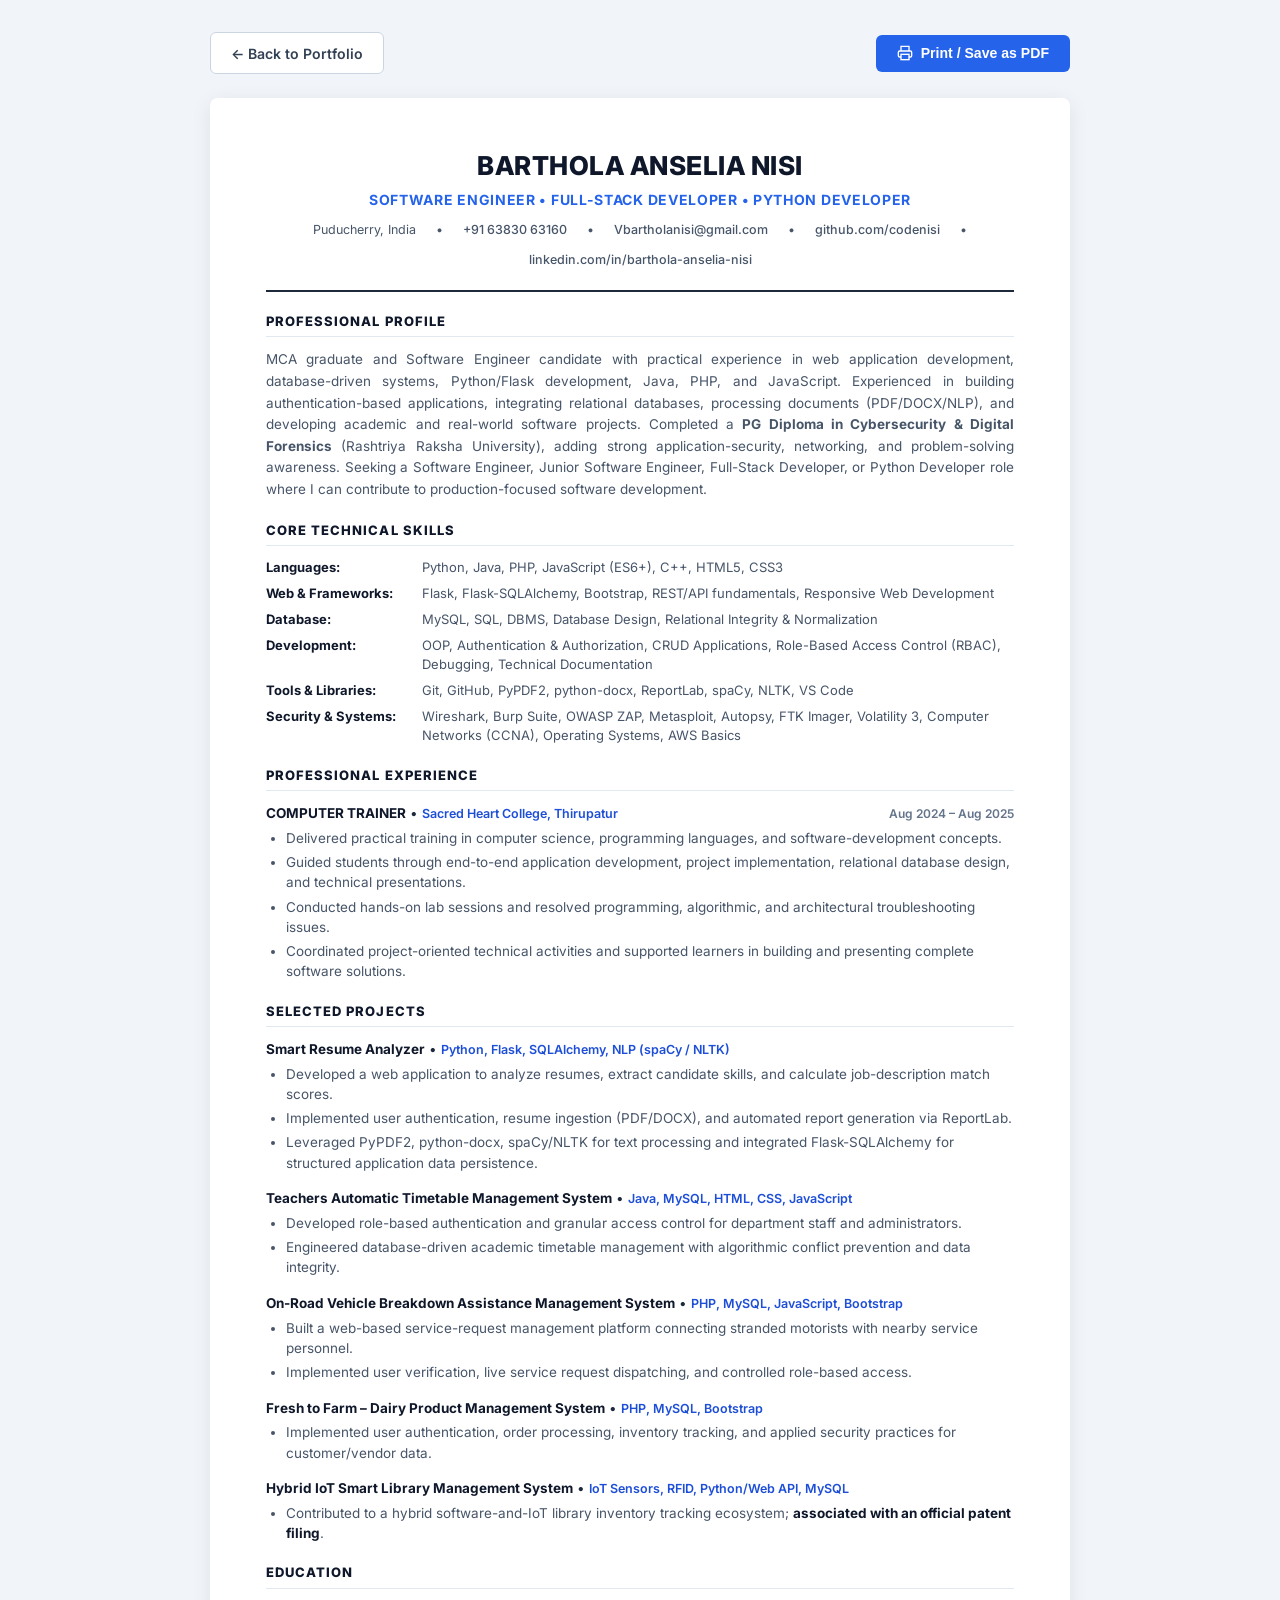
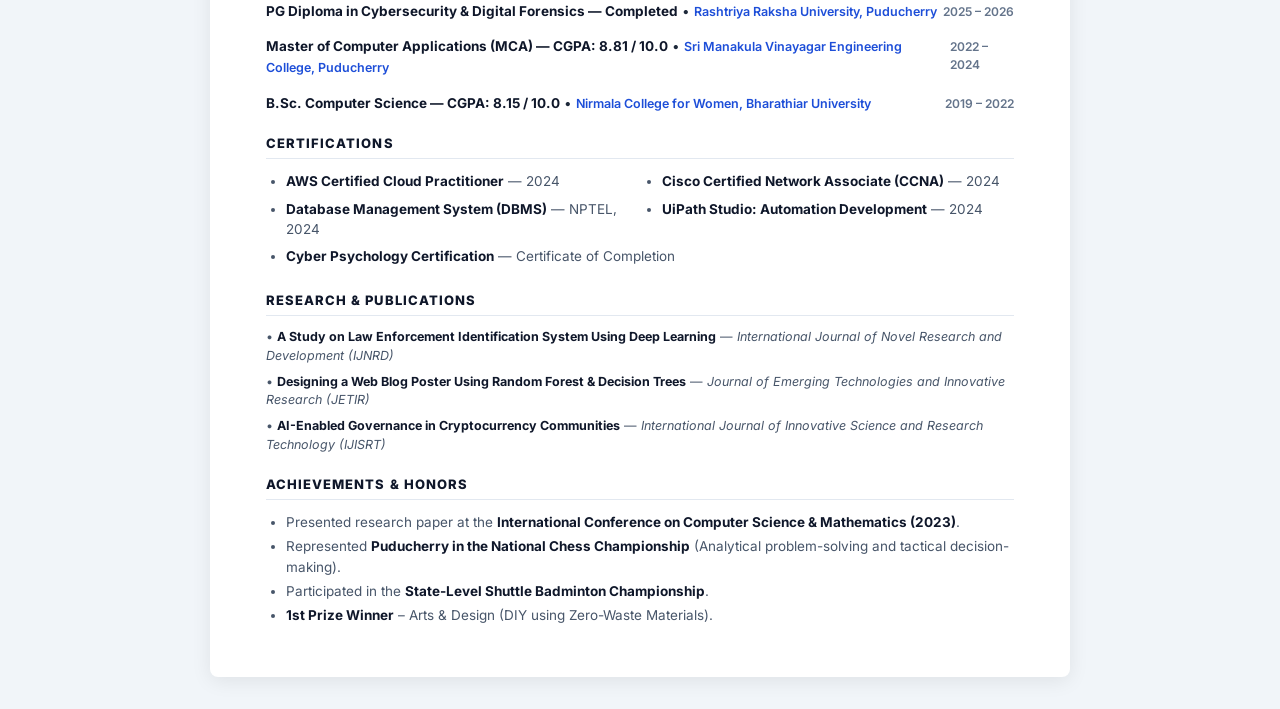
==== resume.html @ 264466ac "Upload resume.html" ====
<!DOCTYPE html>
<html lang="en">
<head>
  <meta charset="UTF-8">
  <meta name="viewport" content="width=device-width, initial-scale=1.0">
  <title>Barthola Anselia Nisi - Resume / Curriculum Vitae</title>
  <link rel="preconnect" href="https://fonts.googleapis.com">
  <link href="https://fonts.googleapis.com/css2?family=Inter:wght@400;500;600;700;800&family=JetBrains+Mono:wght@400;600&display=swap" rel="stylesheet">
  <link rel="icon" type="image/svg+xml" href="assets/favicon.svg">
  <style>
    :root {
      --primary: #1e293b;
      --secondary: #475569;
      --accent: #2563eb;
      --accent-dark: #1d4ed8;
      --border: #cbd5e1;
      --bg: #ffffff;
    }

    * {
      box-sizing: border-box;
      margin: 0;
      padding: 0;
    }

    body {
      font-family: 'Inter', system-ui, -apple-system, sans-serif;
      color: var(--primary);
      background-color: #f1f5f9;
      line-height: 1.5;
      font-size: 13.5px;
      padding-block: 2rem;
    }

    .resume-container {
      max-width: 860px;
      margin: 0 auto;
      background: var(--bg);
      padding: 3rem 3.5rem;
      border-radius: 8px;
      box-shadow: 0 4px 20px rgba(0, 0, 0, 0.08);
    }

    /* Print / Action Bar */
    .action-bar {
      max-width: 860px;
      margin: 0 auto 1.5rem;
      display: flex;
      justify-content: space-between;
      align-items: center;
      gap: 1rem;
    }

    .btn {
      display: inline-flex;
      align-items: center;
      gap: 0.5rem;
      padding: 0.6rem 1.25rem;
      font-size: 0.88rem;
      font-weight: 600;
      border-radius: 6px;
      text-decoration: none;
      cursor: pointer;
      border: 1px solid transparent;
      transition: all 0.2s;
    }

    .btn-print {
      background: #2563eb;
      color: #fff;
    }
    .btn-print:hover { background: #1d4ed8; }

    .btn-back {
      background: #fff;
      color: #334155;
      border-color: #cbd5e1;
    }
    .btn-back:hover { background: #f8fafc; }

    /* Header */
    .resume-header {
      border-bottom: 2px solid var(--primary);
      padding-bottom: 1.25rem;
      margin-bottom: 1.25rem;
      text-align: center;
    }

    .candidate-name {
      font-size: 26px;
      font-weight: 800;
      letter-spacing: 0.02em;
      color: #0f172a;
      text-transform: uppercase;
      margin-bottom: 0.25rem;
    }

    .candidate-title {
      font-size: 14px;
      font-weight: 700;
      color: var(--accent);
      letter-spacing: 0.05em;
      text-transform: uppercase;
      margin-bottom: 0.65rem;
    }

    .contact-info-line {
      display: flex;
      justify-content: center;
      flex-wrap: wrap;
      gap: 0.75rem 1.25rem;
      font-size: 12.5px;
      color: var(--secondary);
    }

    .contact-info-line a {
      color: var(--secondary);
      text-decoration: none;
      font-weight: 500;
    }
    .contact-info-line a:hover {
      color: var(--accent);
      text-decoration: underline;
    }

    /* Section Styling */
    .section-title {
      font-size: 13px;
      font-weight: 800;
      text-transform: uppercase;
      letter-spacing: 0.08em;
      color: #0f172a;
      border-bottom: 1.5px solid #e2e8f0;
      padding-bottom: 0.3rem;
      margin-top: 1.25rem;
      margin-bottom: 0.75rem;
      display: flex;
      align-items: center;
      justify-content: space-between;
    }

    .profile-summary {
      color: var(--secondary);
      line-height: 1.6;
      text-align: justify;
      margin-bottom: 0.5rem;
    }

    /* Skills Grid */
    .skills-block {
      display: grid;
      grid-template-columns: 140px 1fr;
      gap: 0.4rem 1rem;
      font-size: 13px;
      margin-bottom: 0.4rem;
    }

    .skill-cat {
      font-weight: 700;
      color: #0f172a;
    }

    .skill-val {
      color: var(--secondary);
    }

    /* Items / Timeline */
    .item-block {
      margin-bottom: 0.95rem;
    }

    .item-header {
      display: flex;
      justify-content: space-between;
      align-items: baseline;
      margin-bottom: 0.2rem;
    }

    .item-title {
      font-size: 13.5px;
      font-weight: 700;
      color: #0f172a;
    }

    .item-subtitle {
      font-size: 12.5px;
      font-weight: 600;
      color: var(--accent-dark);
    }

    .item-date {
      font-size: 12px;
      font-weight: 600;
      color: #64748b;
    }

    .item-list {
      list-style-type: disc;
      padding-left: 1.25rem;
      color: var(--secondary);
      margin-top: 0.25rem;
    }

    .item-list li {
      margin-bottom: 0.25rem;
      line-height: 1.5;
    }

    .item-list li strong {
      color: #0f172a;
    }

    /* Publications & Awards */
    .pub-item {
      margin-bottom: 0.45rem;
      font-size: 12.5px;
      color: var(--secondary);
    }

    .pub-item strong {
      color: #0f172a;
    }

    /* Print Optimization */
    @media print {
      body {
        background: #fff;
        padding: 0;
        font-size: 11.5px;
      }

      .action-bar {
        display: none !important;
      }

      .resume-container {
        padding: 0 !important;
        box-shadow: none !important;
        max-width: 100% !important;
      }

      .candidate-name { font-size: 22px; }
      .section-title { font-size: 12px; margin-top: 0.9rem; margin-bottom: 0.45rem; }
      .item-block { margin-bottom: 0.65rem; }
      .skills-block { font-size: 11.5px; }
    }
  </style>
</head>
<body>

  <!-- Screen Actions (Hidden on Print) -->
  <div class="action-bar">
    <a href="index.html" class="btn btn-back">
      &larr; Back to Portfolio
    </a>
    <button onclick="window.print()" class="btn btn-print">
      <svg width="16" height="16" viewBox="0 0 24 24" fill="none" stroke="currentColor" stroke-width="2">
        <polyline points="6 9 6 2 18 2 18 9"></polyline>
        <path d="M6 18H4a2 2 0 0 1-2-2v-5a2 2 0 0 1 2-2h16a2 2 0 0 1 2 2v5a2 2 0 0 1-2 2h-2"></path>
        <rect x="6" y="14" width="12" height="8"></rect>
      </svg>
      <span>Print / Save as PDF</span>
    </button>
  </div>

  <main class="resume-container">
    <!-- Header -->
    <header class="resume-header">
      <h1 class="candidate-name">Barthola Anselia Nisi</h1>
      <div class="candidate-title">Software Engineer &bull; Full-Stack Developer &bull; Python Developer</div>
      <div class="contact-info-line">
        <span>Puducherry, India</span>
        <span>&bull;</span>
        <span><a href="tel:+916383063160">+91 63830 63160</a></span>
        <span>&bull;</span>
        <span><a href="mailto:Vbartholanisi@gmail.com">Vbartholanisi@gmail.com</a></span>
        <span>&bull;</span>
        <span><a href="https://github.com/codenisi" target="_blank">github.com/codenisi</a></span>
        <span>&bull;</span>
        <span><a href="https://linkedin.com/in/barthola-anselia-nisi" target="_blank">linkedin.com/in/barthola-anselia-nisi</a></span>
      </div>
    </header>

    <!-- Professional Profile -->
    <section>
      <h2 class="section-title">Professional Profile</h2>
      <p class="profile-summary">
        MCA graduate and Software Engineer candidate with practical experience in web application development, database-driven systems, Python/Flask development, Java, PHP, and JavaScript. Experienced in building authentication-based applications, integrating relational databases, processing documents (PDF/DOCX/NLP), and developing academic and real-world software projects. Completed a <strong>PG Diploma in Cybersecurity & Digital Forensics</strong> (Rashtriya Raksha University), adding strong application-security, networking, and problem-solving awareness. Seeking a Software Engineer, Junior Software Engineer, Full-Stack Developer, or Python Developer role where I can contribute to production-focused software development.
      </p>
    </section>

    <!-- Core Technical Skills -->
    <section>
      <h2 class="section-title">Core Technical Skills</h2>
      <div class="skills-block">
        <div class="skill-cat">Languages:</div>
        <div class="skill-val">Python, Java, PHP, JavaScript (ES6+), C++, HTML5, CSS3</div>
      </div>
      <div class="skills-block">
        <div class="skill-cat">Web & Frameworks:</div>
        <div class="skill-val">Flask, Flask-SQLAlchemy, Bootstrap, REST/API fundamentals, Responsive Web Development</div>
      </div>
      <div class="skills-block">
        <div class="skill-cat">Database:</div>
        <div class="skill-val">MySQL, SQL, DBMS, Database Design, Relational Integrity & Normalization</div>
      </div>
      <div class="skills-block">
        <div class="skill-cat">Development:</div>
        <div class="skill-val">OOP, Authentication & Authorization, CRUD Applications, Role-Based Access Control (RBAC), Debugging, Technical Documentation</div>
      </div>
      <div class="skills-block">
        <div class="skill-cat">Tools & Libraries:</div>
        <div class="skill-val">Git, GitHub, PyPDF2, python-docx, ReportLab, spaCy, NLTK, VS Code</div>
      </div>
      <div class="skills-block">
        <div class="skill-cat">Security & Systems:</div>
        <div class="skill-val">Wireshark, Burp Suite, OWASP ZAP, Metasploit, Autopsy, FTK Imager, Volatility 3, Computer Networks (CCNA), Operating Systems, AWS Basics</div>
      </div>
    </section>

    <!-- Experience -->
    <section>
      <h2 class="section-title">Professional Experience</h2>
      <div class="item-block">
        <div class="item-header">
          <div>
            <span class="item-title">COMPUTER TRAINER</span> &bull; 
            <span class="item-subtitle">Sacred Heart College, Thirupatur</span>
          </div>
          <span class="item-date">Aug 2024 – Aug 2025</span>
        </div>
        <ul class="item-list">
          <li>Delivered practical training in computer science, programming languages, and software-development concepts.</li>
          <li>Guided students through end-to-end application development, project implementation, relational database design, and technical presentations.</li>
          <li>Conducted hands-on lab sessions and resolved programming, algorithmic, and architectural troubleshooting issues.</li>
          <li>Coordinated project-oriented technical activities and supported learners in building and presenting complete software solutions.</li>
        </ul>
      </div>
    </section>

    <!-- Selected Projects -->
    <section>
      <h2 class="section-title">Selected Projects</h2>

      <div class="item-block">
        <div class="item-header">
          <div>
            <span class="item-title">Smart Resume Analyzer</span> &bull; 
            <span class="item-subtitle">Python, Flask, SQLAlchemy, NLP (spaCy / NLTK)</span>
          </div>
        </div>
        <ul class="item-list">
          <li>Developed a web application to analyze resumes, extract candidate skills, and calculate job-description match scores.</li>
          <li>Implemented user authentication, resume ingestion (PDF/DOCX), and automated report generation via ReportLab.</li>
          <li>Leveraged PyPDF2, python-docx, spaCy/NLTK for text processing and integrated Flask-SQLAlchemy for structured application data persistence.</li>
        </ul>
      </div>

      <div class="item-block">
        <div class="item-header">
          <div>
            <span class="item-title">Teachers Automatic Timetable Management System</span> &bull; 
            <span class="item-subtitle">Java, MySQL, HTML, CSS, JavaScript</span>
          </div>
        </div>
        <ul class="item-list">
          <li>Developed role-based authentication and granular access control for department staff and administrators.</li>
          <li>Engineered database-driven academic timetable management with algorithmic conflict prevention and data integrity.</li>
        </ul>
      </div>

      <div class="item-block">
        <div class="item-header">
          <div>
            <span class="item-title">On-Road Vehicle Breakdown Assistance Management System</span> &bull; 
            <span class="item-subtitle">PHP, MySQL, JavaScript, Bootstrap</span>
          </div>
        </div>
        <ul class="item-list">
          <li>Built a web-based service-request management platform connecting stranded motorists with nearby service personnel.</li>
          <li>Implemented user verification, live service request dispatching, and controlled role-based access.</li>
        </ul>
      </div>

      <div class="item-block">
        <div class="item-header">
          <div>
            <span class="item-title">Fresh to Farm – Dairy Product Management System</span> &bull; 
            <span class="item-subtitle">PHP, MySQL, Bootstrap</span>
          </div>
        </div>
        <ul class="item-list">
          <li>Implemented user authentication, order processing, inventory tracking, and applied security practices for customer/vendor data.</li>
        </ul>
      </div>

      <div class="item-block">
        <div class="item-header">
          <div>
            <span class="item-title">Hybrid IoT Smart Library Management System</span> &bull; 
            <span class="item-subtitle">IoT Sensors, RFID, Python/Web API, MySQL</span>
          </div>
        </div>
        <ul class="item-list">
          <li>Contributed to a hybrid software-and-IoT library inventory tracking ecosystem; <strong>associated with an official patent filing</strong>.</li>
        </ul>
      </div>
    </section>

    <!-- Education -->
    <section>
      <h2 class="section-title">Education</h2>
      <div class="item-block">
        <div class="item-header">
          <div>
            <span class="item-title">PG Diploma in Cybersecurity & Digital Forensics — Completed</span> &bull; 
            <span class="item-subtitle">Rashtriya Raksha University, Puducherry</span>
          </div>
          <span class="item-date">2025 – 2026</span>
        </div>
      </div>
      <div class="item-block">
        <div class="item-header">
          <div>
            <span class="item-title">Master of Computer Applications (MCA) — CGPA: 8.81 / 10.0</span> &bull; 
            <span class="item-subtitle">Sri Manakula Vinayagar Engineering College, Puducherry</span>
          </div>
          <span class="item-date">2022 – 2024</span>
        </div>
      </div>
      <div class="item-block">
        <div class="item-header">
          <div>
            <span class="item-title">B.Sc. Computer Science — CGPA: 8.15 / 10.0</span> &bull; 
            <span class="item-subtitle">Nirmala College for Women, Bharathiar University</span>
          </div>
          <span class="item-date">2019 – 2022</span>
        </div>
      </div>
    </section>

    <!-- Certifications -->
    <section>
      <h2 class="section-title">Certifications</h2>
      <ul class="item-list" style="display: grid; grid-template-columns: 1fr 1fr; gap: 0.2rem 1.5rem; padding-left: 1.25rem;">
        <li><strong>AWS Certified Cloud Practitioner</strong> — 2024</li>
        <li><strong>Cisco Certified Network Associate (CCNA)</strong> — 2024</li>
        <li><strong>Database Management System (DBMS)</strong> — NPTEL, 2024</li>
        <li><strong>UiPath Studio: Automation Development</strong> — 2024</li>
        <li style="grid-column: 1 / -1;"><strong>Cyber Psychology Certification</strong> — Certificate of Completion</li>
      </ul>
    </section>

    <!-- Research & Publications -->
    <section>
      <h2 class="section-title">Research & Publications</h2>
      <div class="pub-item">
        &bull; <strong>A Study on Law Enforcement Identification System Using Deep Learning</strong> — <em>International Journal of Novel Research and Development (IJNRD)</em>
      </div>
      <div class="pub-item">
        &bull; <strong>Designing a Web Blog Poster Using Random Forest & Decision Trees</strong> — <em>Journal of Emerging Technologies and Innovative Research (JETIR)</em>
      </div>
      <div class="pub-item">
        &bull; <strong>AI-Enabled Governance in Cryptocurrency Communities</strong> — <em>International Journal of Innovative Science and Research Technology (IJISRT)</em>
      </div>
    </section>

    <!-- Achievements & Honors -->
    <section>
      <h2 class="section-title">Achievements & Honors</h2>
      <ul class="item-list">
        <li>Presented research paper at the <strong>International Conference on Computer Science & Mathematics (2023)</strong>.</li>
        <li>Represented <strong>Puducherry in the National Chess Championship</strong> (Analytical problem-solving and tactical decision-making).</li>
        <li>Participated in the <strong>State-Level Shuttle Badminton Championship</strong>.</li>
        <li><strong>1st Prize Winner</strong> – Arts & Design (DIY using Zero-Waste Materials).</li>
      </ul>
    </section>
  </main>
</body>
</html>
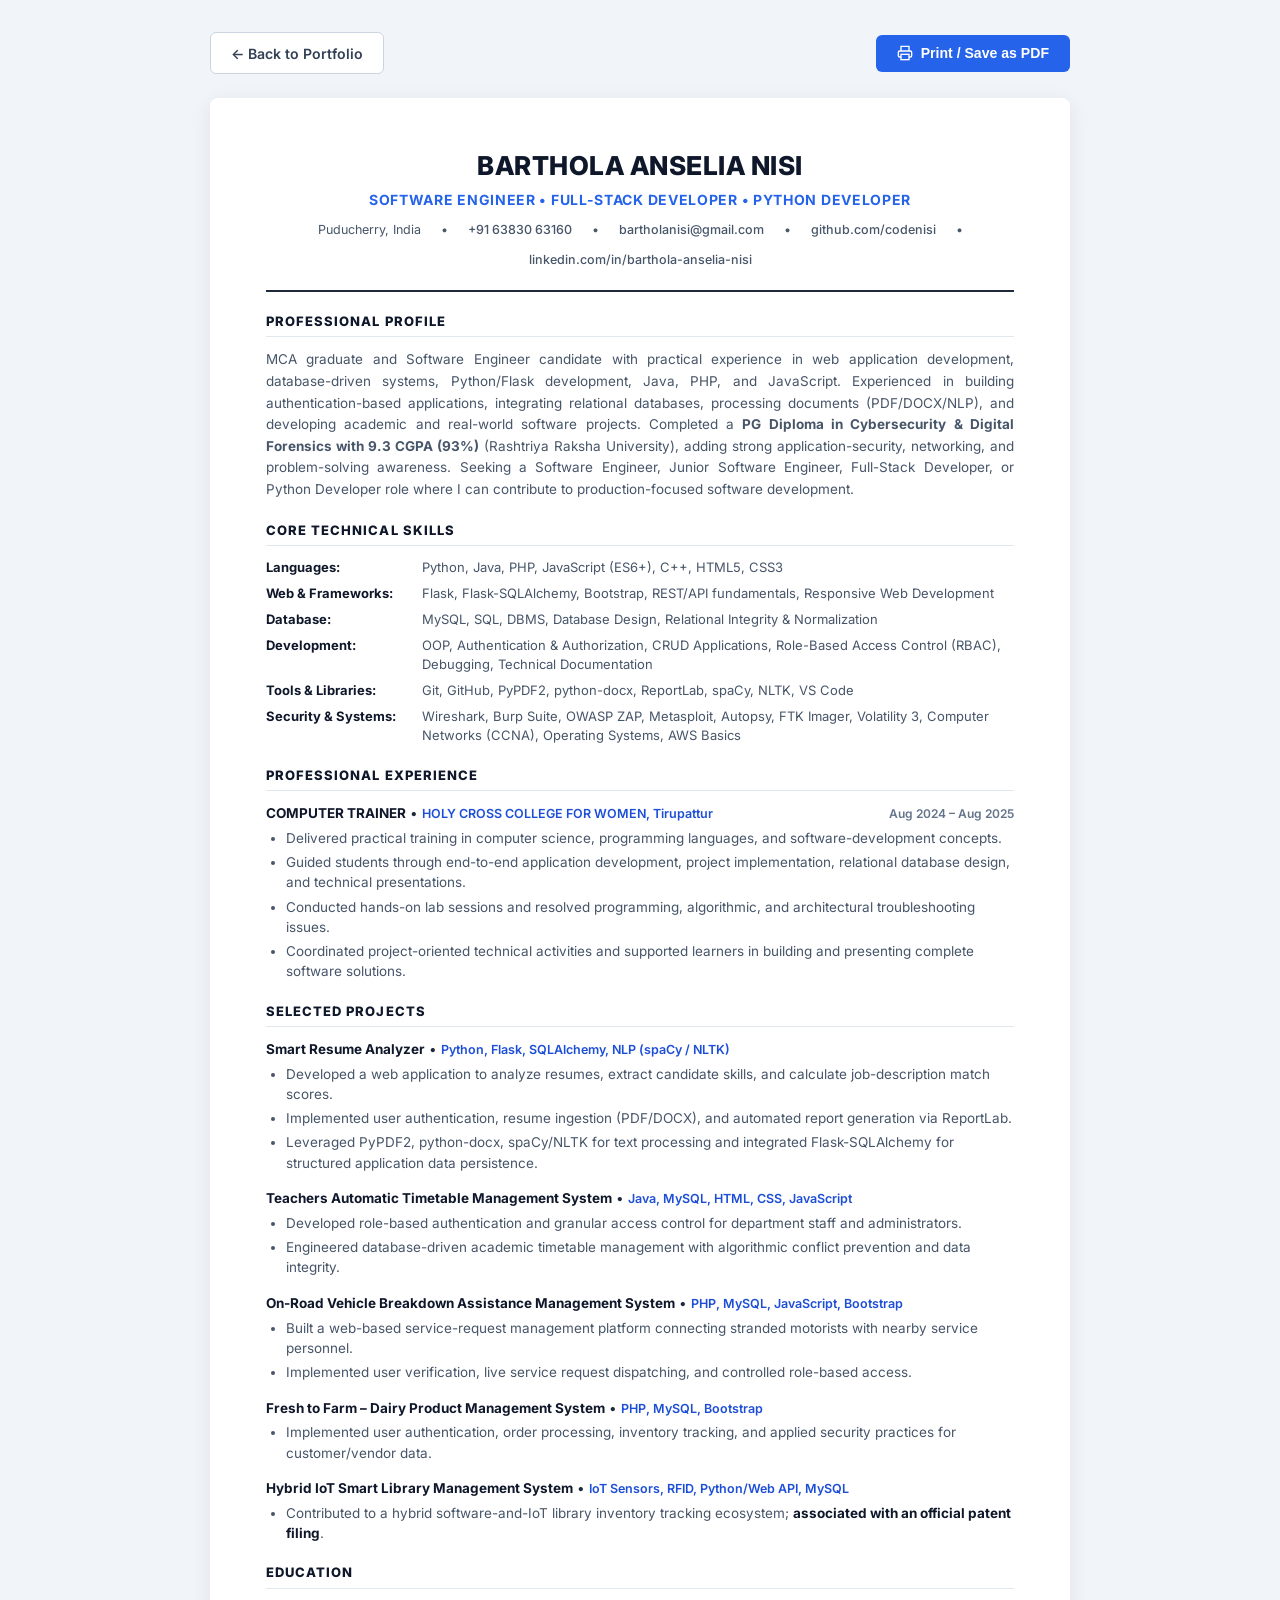
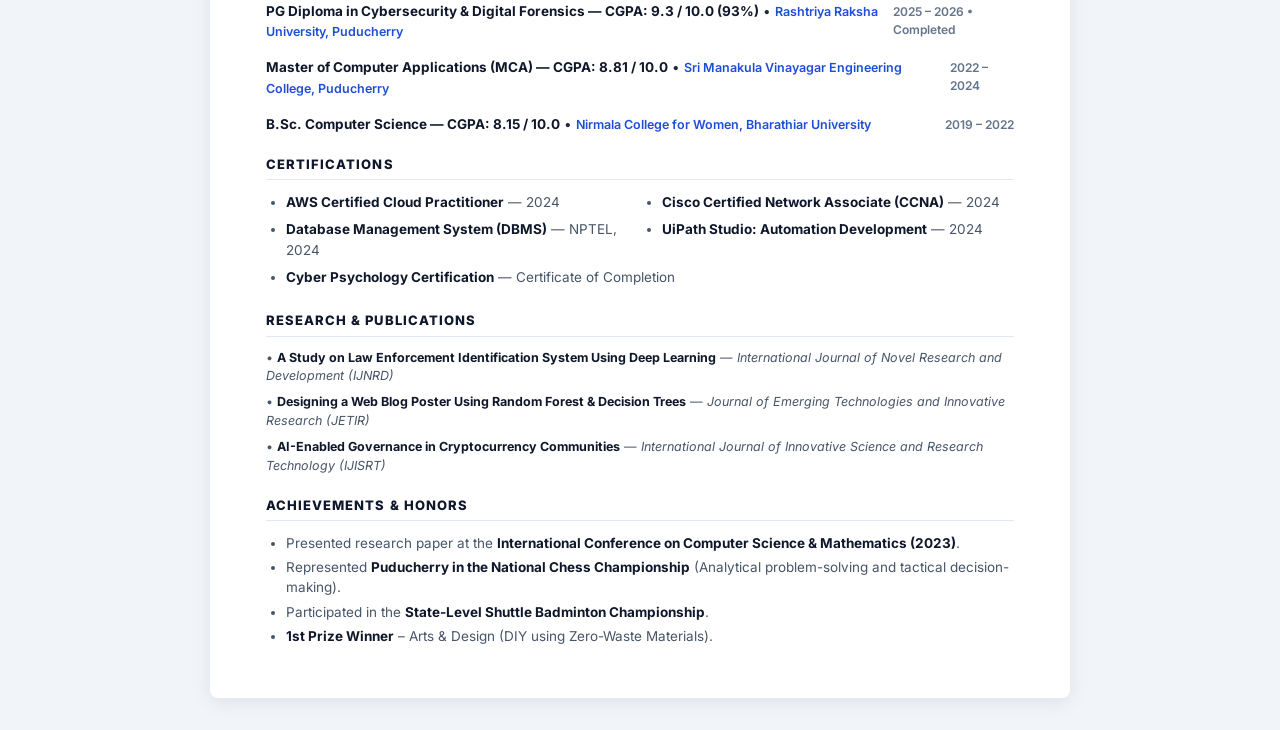
==== commit 3c2a3b40: "Add files via upload" ====
--- a/resume.html
+++ b/resume.html
@@ -273,7 +273,7 @@
         <span>&bull;</span>
         <span><a href="tel:+916383063160">+91 63830 63160</a></span>
         <span>&bull;</span>
-        <span><a href="mailto:Vbartholanisi@gmail.com">Vbartholanisi@gmail.com</a></span>
+        <span><a href="mailto:bartholanisi@gmail.com">bartholanisi@gmail.com</a></span>
         <span>&bull;</span>
         <span><a href="https://github.com/codenisi" target="_blank">github.com/codenisi</a></span>
         <span>&bull;</span>
@@ -285,7 +285,7 @@
     <section>
       <h2 class="section-title">Professional Profile</h2>
       <p class="profile-summary">
-        MCA graduate and Software Engineer candidate with practical experience in web application development, database-driven systems, Python/Flask development, Java, PHP, and JavaScript. Experienced in building authentication-based applications, integrating relational databases, processing documents (PDF/DOCX/NLP), and developing academic and real-world software projects. Completed a <strong>PG Diploma in Cybersecurity & Digital Forensics</strong> (Rashtriya Raksha University), adding strong application-security, networking, and problem-solving awareness. Seeking a Software Engineer, Junior Software Engineer, Full-Stack Developer, or Python Developer role where I can contribute to production-focused software development.
+        MCA graduate and Software Engineer candidate with practical experience in web application development, database-driven systems, Python/Flask development, Java, PHP, and JavaScript. Experienced in building authentication-based applications, integrating relational databases, processing documents (PDF/DOCX/NLP), and developing academic and real-world software projects. Completed a <strong>PG Diploma in Cybersecurity & Digital Forensics with 9.3 CGPA (93%)</strong> (Rashtriya Raksha University), adding strong application-security, networking, and problem-solving awareness. Seeking a Software Engineer, Junior Software Engineer, Full-Stack Developer, or Python Developer role where I can contribute to production-focused software development.
       </p>
     </section>
 
@@ -325,7 +325,7 @@
         <div class="item-header">
           <div>
             <span class="item-title">COMPUTER TRAINER</span> &bull; 
-            <span class="item-subtitle">Sacred Heart College, Thirupatur</span>
+            <span class="item-subtitle">HOLY CROSS COLLEGE FOR WOMEN, Tirupattur</span>
           </div>
           <span class="item-date">Aug 2024 – Aug 2025</span>
         </div>
@@ -413,10 +413,10 @@
       <div class="item-block">
         <div class="item-header">
           <div>
-            <span class="item-title">PG Diploma in Cybersecurity & Digital Forensics — Completed</span> &bull; 
+            <span class="item-title">PG Diploma in Cybersecurity & Digital Forensics — CGPA: 9.3 / 10.0 (93%)</span> &bull; 
             <span class="item-subtitle">Rashtriya Raksha University, Puducherry</span>
           </div>
-          <span class="item-date">2025 – 2026</span>
+          <span class="item-date">2025 – 2026 &bull; Completed</span>
         </div>
       </div>
       <div class="item-block">
